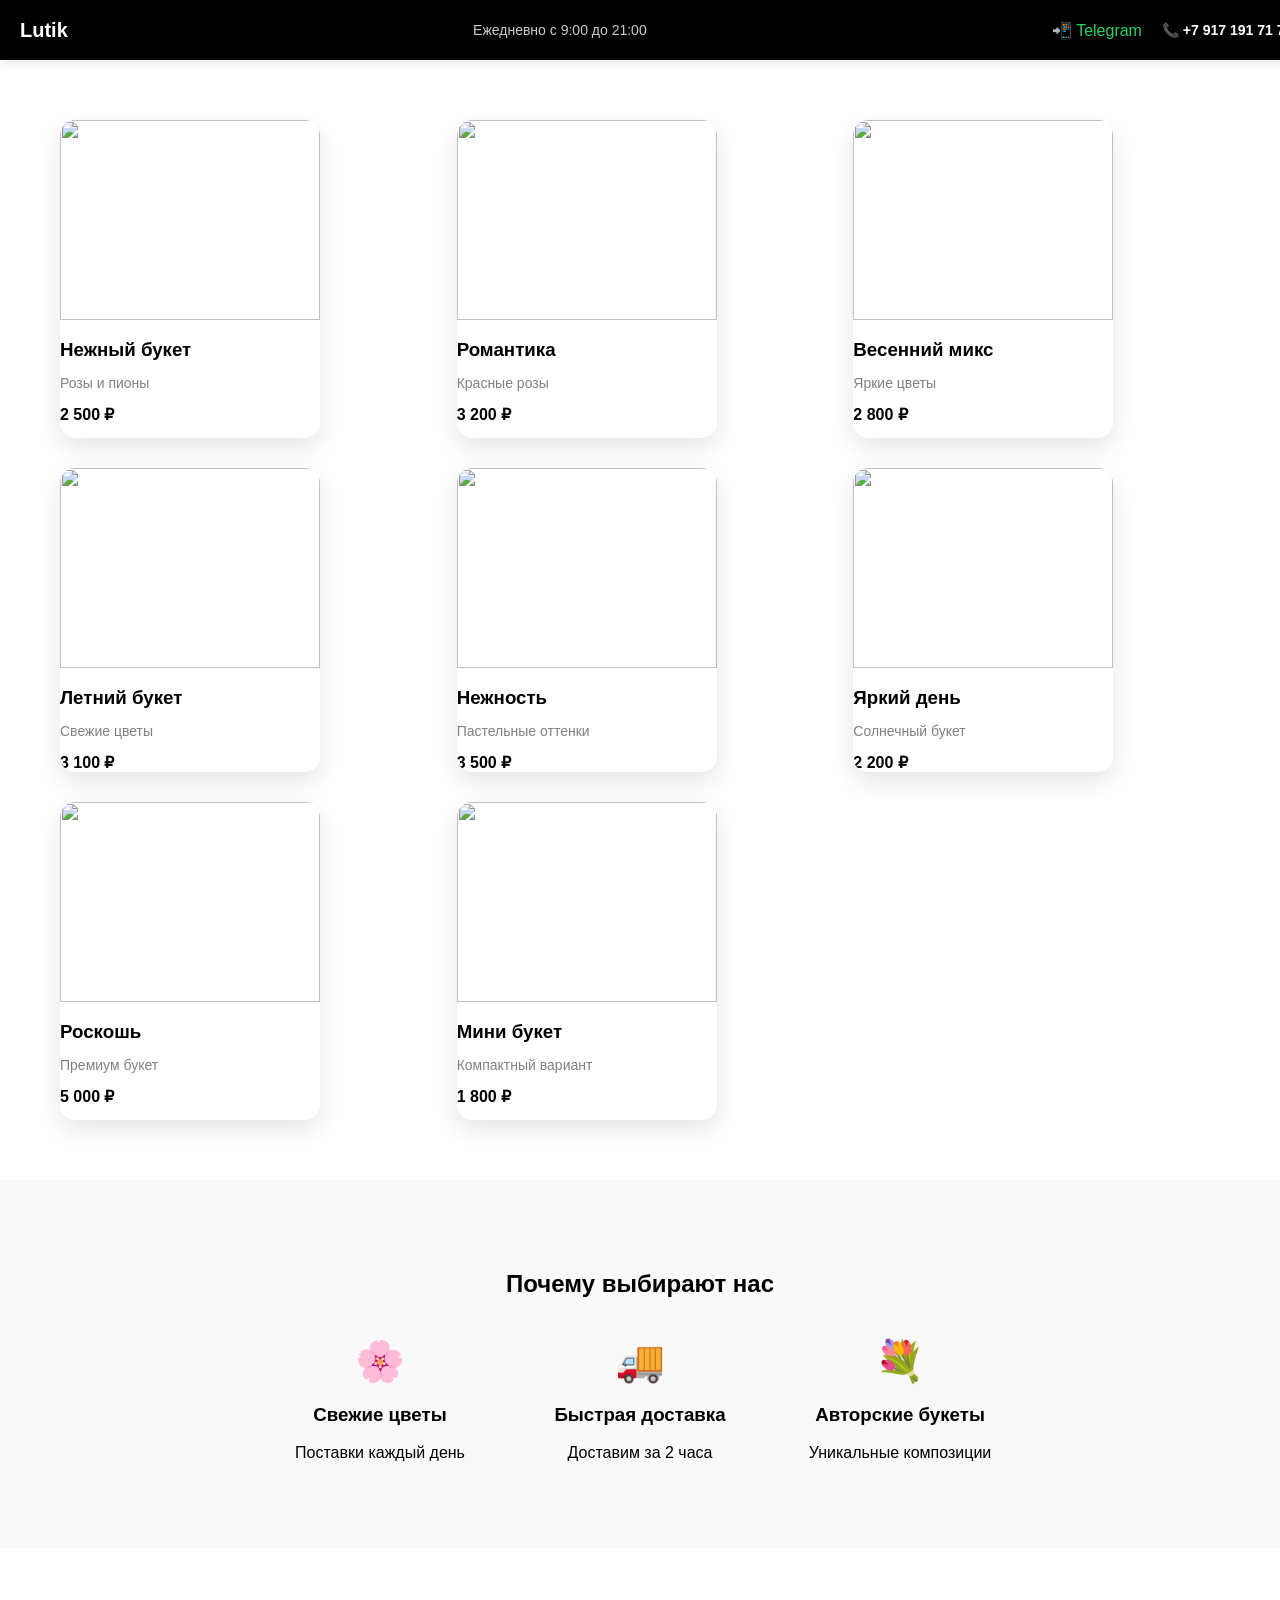
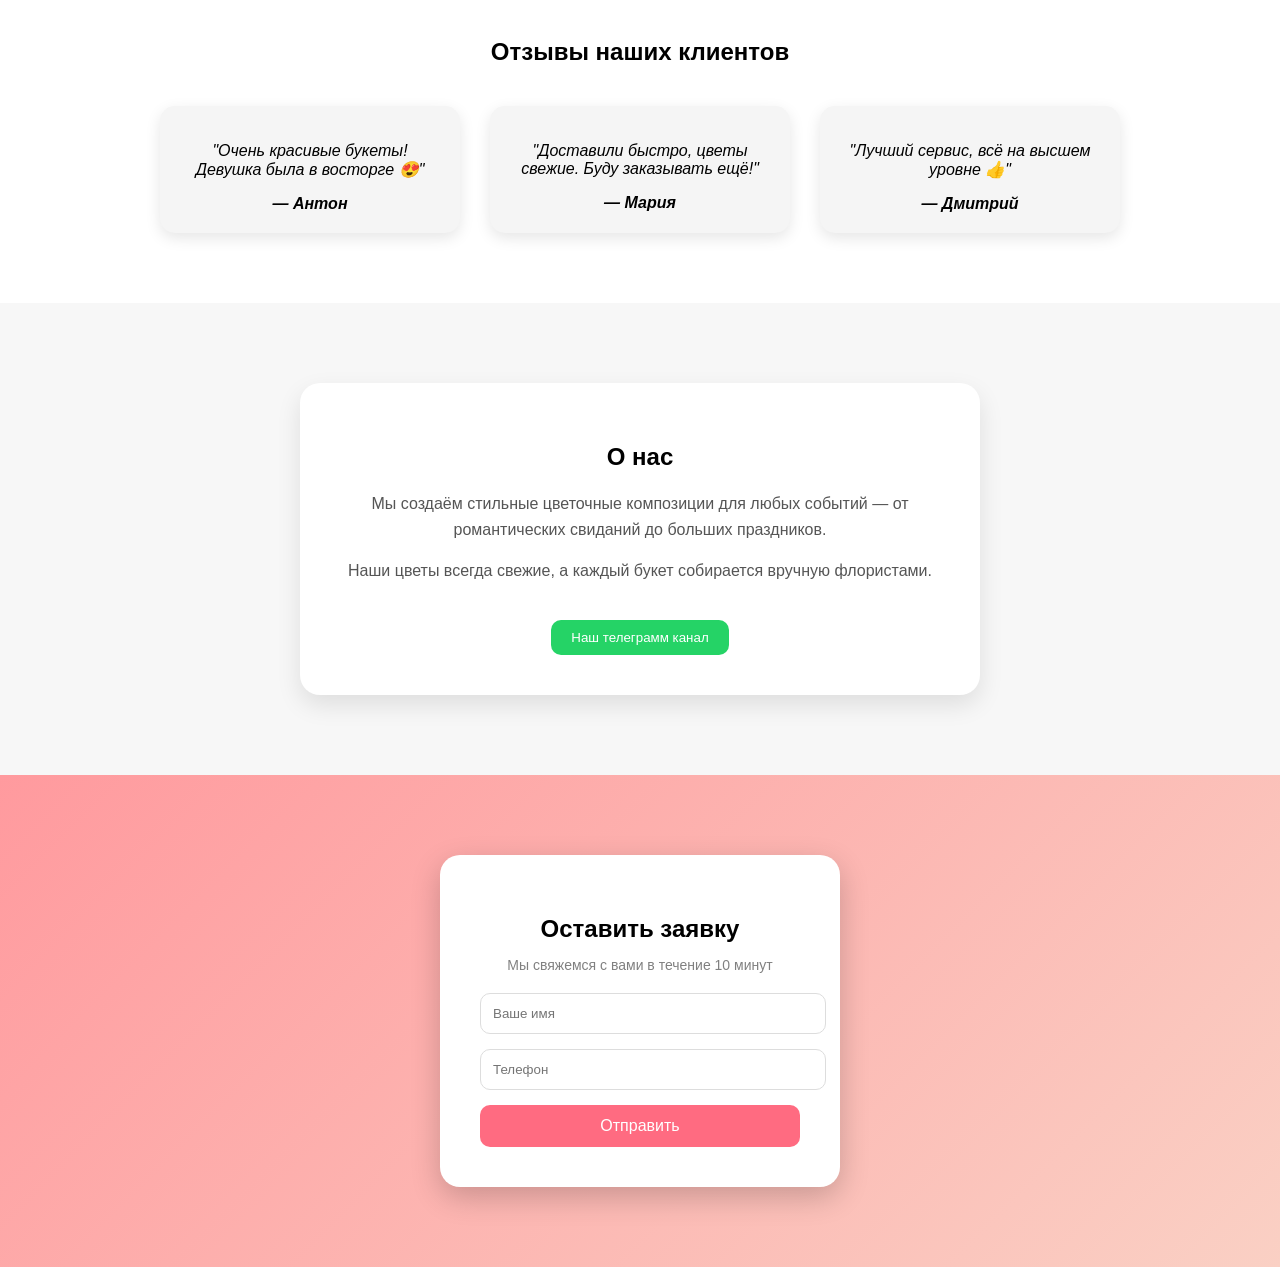
==== index.html @ 873c2406 "Add files via upload" ====
<!DOCTYPE html>
<html>
<head>
    <meta charset="UTF-8">
    <title>Цветочный "Lutik"</title>
    <link rel="stylesheet" href="style.css">
    <link rel="icon" href="/favicon.ico">
<meta property="og:title" content="Lutik — цветочные наборы">
<meta property="og:description" content="Свежие букеты с доставкой">
<meta property="og:image" content="https://flowerlutik.netlify.app/img/preview.jpg">
<meta property="og:url" content="https://flowerlutik.netlify.app/">
<meta property="og:type" content="website">
</head>

<body>
<header class="topbar">

    <div class="top-left">
        <span class="logo">Lutik</span>
    </div>

    <div class="top-center">
        <span>Ежедневно с 9:00 до 21:00</span>
    </div>

    <div class="top-right">
    <a href="https://t.me/LutovAleksander" target="_blank">📲 Telegram</a>
    <span class="phone">📞 +7 917 191 71 747</span>
</div>

</header>



<!-- БЛОК С ТОВАРАМИ -->
<section class="products">

    <div class="card" onclick="openModal(
    'Нежный букет', 
    'Розы (15 шт), пионы (5 шт)',
    'img/flower1.jpg',
    '2 500 ₽',
    'Голландии'
)">
    <img src="img/flower1.jpg">
    <h3>Нежный букет</h3>
    <p>Розы и пионы</p>
    <strong>2 500 ₽</strong>
</div>

<div class="card" onclick="openModal(
    'Романтика', 
    'Красные розы (21 шт)',
    'img/flower2.jpg',
    '2 800 ₽',
    'Россия'
)">
    <img src="img/flower2.jpg">
    <h3>Романтика</h3>
    <p>Красные розы</p>
    <strong>3 200 ₽</strong>
    <p></p>
</div>

    <div class="card" onclick="openModal(
    'Весенний микс',
    'Тюльпаны, розы, ромашки',
    'img/flower3.jpg',
    '2 800 ₽',
    'Нидерланды'
)">
    <img src="img/flower3.jpg">
    <h3>Весенний микс</h3>
    <p>Яркие цветы</p>
    <strong>2 800 ₽</strong>
</div>

<div class="card" onclick="openModal(
    'Летний букет',
    'Лилии, розы, хризантемы',
    'img/flower4.jpg',
    '3 100 ₽',
    'Россия'
)">
    <img src="img/flower4.jpg">
    <h3>Летний букет</h3>
    <p>Свежие цветы</p>
    <strong>3 100 ₽</strong>
</div>

<div class="card" onclick="openModal(
    'Нежность',
    'Пионы, розы',
    'img/flower5.jpg',
    '3 500 ₽',
    'Франция'
)">
    <img src="img/flower5.jpg">
    <h3>Нежность</h3>
    <p>Пастельные оттенки</p>
    <strong>3 500 ₽</strong>
</div>

<div class="card" onclick="openModal(
    'Яркий день',
    'Герберы, тюльпаны',
    'img/flower6.jpg',
    '2 200 ₽',
    'Голландия'
)">
    <img src="img/flower6.jpg">
    <h3>Яркий день</h3>
    <p>Солнечный букет</p>
    <strong>2 200 ₽</strong>
</div>

<div class="card" onclick="openModal(
    'Роскошь',
    'Розы премиум',
    'img/flower7.jpg',
    '5 000 ₽',
    'Эквадор'
)">
    <img src="img/flower7.jpg">
    <h3>Роскошь</h3>
    <p>Премиум букет</p>
    <strong>5 000 ₽</strong>
</div>

<div class="card" onclick="openModal(
    'Мини букет',
    'Микс цветов',
    'img/flower8.jpg',
    '1 800 ₽',
    'Россия'
)">
    <img src="img/flower8.jpg">
    <h3>Мини букет</h3>
    <p>Компактный вариант</p>
    <strong>1 800 ₽</strong>
    <p></p>
</div>

</section>

<section class="features">

    <h2>Почему выбирают нас</h2>

    <div class="features-container">

        <div class="feature">
            <div class="icon">🌸</div>
            <h3>Свежие цветы</h3>
            <p>Поставки каждый день</p>
        </div>

        <div class="feature">
            <div class="icon">🚚</div>
            <h3>Быстрая доставка</h3>
            <p>Доставим за 2 часа</p>
        </div>

        <div class="feature">
            <div class="icon">💐</div>
            <h3>Авторские букеты</h3>
            <p>Уникальные композиции</p>
        </div>

    </div>

</section>

<section class="reviews">

    <h2>Отзывы наших клиентов</h2>

    <div class="reviews-container">

        <div class="review">
            <p>"Очень красивые букеты! Девушка была в восторге 😍"</p>
            <strong>— Антон</strong>
        </div>

        <div class="review">
            <p>"Доставили быстро, цветы свежие. Буду заказывать ещё!"</p>
            <strong>— Мария</strong>
        </div>

        <div class="review">
            <p>"Лучший сервис, всё на высшем уровне 👍"</p>
            <strong>— Дмитрий</strong>
        </div>

    </div>

</section>

<!-- О НАС -->
<section class="about">

    <div class="about-box">
        <h2>О нас</h2>
        <p>
            Мы создаём стильные цветочные композиции для любых событий — 
            от романтических свиданий до больших праздников.  
        </p>

        <p>
            Наши цветы всегда свежие, а каждый букет собирается вручную флористами.
        </p>

        <button onclick="openTG()">Наш телеграмм канал</button>
    </div>

</section>


<!-- ФОРМА -->
<section class="form">

    <div class="form-box">
        <h2>Оставить заявку</h2>
        <p>Мы свяжемся с вами в течение 10 минут</p>

        <input type="text" placeholder="Ваше имя">
        <input type="tel" placeholder="Телефон">
        <button onclick="sendForm()">Отправить</button>
    </div>

</section>

<div class="modal" id="modal">
    <div class="modal-content">

        <span class="close" onclick="closeModal()">×</span>

        <img id="modal-img">

        <h2 id="modal-title"></h2>

        <div class="price" id="modal-price"></div>

        <p id="modal-desc"></p>

        <p class="country" id="modal-country"></p>

        <button class="order-btn" onclick="openTG()">Заказать</button>

    </div>
</div>

<!-- форма заказа -->
<div class="order" id="order">
    <div class="order-box">
        <h3>Введите номер</h3>
        <input type="tel" id="phone" placeholder="+7...">
        <button onclick="sendOrder()">Отправить</button>
    </div>
</div>
<script src="script.js"></script>
<div class="modal" id="modal"></div>
</body>
</html>
---- style.css ----
body {
    margin: 0;
    font-family: Arial;
}

body {
    padding-top: 60px;
}

.topbar {
    position: fixed;
    top: 0;
    left: 0;
    width: 100%;
    height: 60px;

    background: black;
    color: white;

    display: flex;
    justify-content: space-between;
    align-items: center;

    padding: 0 30px;
    z-index: 1000;
}

.top-left .logo {
    font-size: 20px;
    font-weight: bold;
}

.top-center {
    font-size: 14px;
    opacity: 0.8;
}

.top-right {
    display: flex;
    align-items: center;
    gap: 20px;
}

.top-right a {
    color: #25d366;
    text-decoration: none;
}

.phone {
    font-weight: bold;
}

header {
    text-align: center;
    padding: 100px;
    background: url("img/bg.jpg") no-repeat center/cover;
    color: white;
}

button {
    padding: 10px 20px;
    background: pink;
    border: none;
    cursor: pointer;
}

.products {
    display: grid;
    grid-template-columns: repeat(3, 1fr);
    gap: 30px;
    padding: 60px;
}

@media (max-width: 768px) {
    .products {
        grid-template-columns: 1fr;
    }
}

.card {
    width: 260px;
    background: white;
    border-radius: 15px;
    overflow: hidden;
    box-shadow: 0 10px 25px rgba(0,0,0,0.1);
    transition: 0.3s;
}

.card:hover {
    transform: translateY(-10px);
    box-shadow: 0 15px 35px rgba(0,0,0,0.2);
}

.card img {
    width: 100%;
    height: 200px;
    object-fit: cover;
}

.card h3 {
    margin: 15px 0 5px;
}

.card p {
    color: gray;
    font-size: 14px;
}

.card button {
    margin: 15px 0 20px;
    padding: 10px 20px;
    background: #ff6b81;
    color: white;
    border-radius: 20px;
}

.features {
    text-align: center;
    padding: 70px 20px;
    background: #f9f9f9;
}

.features h2 {
    margin-bottom: 40px;
}

.features-container {
    display: flex;
    justify-content: center;
    gap: 40px;
    flex-wrap: wrap;
}

.feature {
    width: 220px;
}

.icon {
    font-size: 40px;
    margin-bottom: 10px;
}

.reviews {
    text-align: center;
    padding: 70px 20px;
    background: #fff;
}

.reviews h2 {
    margin-bottom: 40px;
}

.reviews-container {
    display: flex;
    justify-content: center;
    gap: 30px;
    flex-wrap: wrap;
}

.review {
    width: 260px;
    background: #f5f5f5;
    padding: 20px;
    border-radius: 15px;
    font-style: italic;
    box-shadow: 0 5px 15px rgba(0,0,0,0.1);
}

.form {
    display: flex;
    justify-content: center;
    align-items: center;
    padding: 80px 20px;
    background: linear-gradient(135deg, #ff9a9e, #fad0c4);
}

.form-box {
    background: white;
    padding: 40px;
    border-radius: 20px;
    width: 320px;
    text-align: center;
    box-shadow: 0 10px 30px rgba(0,0,0,0.2);
}

.form-box h2 {
    margin-bottom: 10px;
}

.form-box p {
    color: gray;
    font-size: 14px;
    margin-bottom: 20px;
}

.form-box input {
    width: 100%;
    padding: 12px;
    margin-bottom: 15px;
    border: 1px solid #ddd;
    border-radius: 10px;
    outline: none;
}

.form-box button {
    width: 100%;
    padding: 12px;
    background: #ff6b81;
    color: white;
    border-radius: 10px;
    font-size: 16px;
}

button {
    transition: 0.3s;
}

button:hover {
    transform: scale(1.05);
    opacity: 0.9;
}

@media (max-width: 768px) {

    header {
        padding: 60px 20px;
    }

    .products {
        flex-direction: column;
        align-items: center;
    }

    .features-container,
    .reviews-container {
        flex-direction: column;
        align-items: center;
    }

    .card, .feature, .review {
        width: 90%;
    }

    .form-box {
        width: 90%;
    }
}

html {
    scroll-behavior: smooth;
}

.topbar {
    position: fixed;
    top: 0;
    left: 0;
    width: 100%;
    height: 60px;
    background: white;
    display: flex;
    justify-content: space-between;
    align-items: center;
    padding: 0 20px;
    box-shadow: 0 2px 10px rgba(0,0,0,0.1);
    z-index: 1000;
}

.logo {
    font-size: 20px;
    font-weight: bold;
}

.menu {
    font-size: 26px;
    cursor: pointer;
}

.phone {
    font-size: 14px;
}

.topbar {
    position: fixed;
    top: 0;
    left: 0;
    width: 100%;
    height: 60px;
    background: black;
    color: white;

    display: flex;
    justify-content: space-between;
    align-items: center;

    padding: 0 20px;
    z-index: 1000;
}

.left {
    font-size: 24px;
    cursor: pointer;
}

.center {
    font-size: 20px;
    font-weight: bold;
}

.right {
    font-size: 14px;
}

/* выпадающее меню */
.dropdown {
    position: fixed;
    top: 60px;
    left: 0;
    background: black;
    width: 200px;
    display: none;
    flex-direction: column;
}

.dropdown a {
    color: white;
    padding: 15px;
    text-decoration: none;
    border-top: 1px solid #333;
}

.dropdown a:hover {
    background: #222;
}

/* чтобы сайт не залезал под шапку */
body {
    padding-top: 60px;
}

.modal {
    display: none;
    position: fixed;
    top: 0;
    left: 0;
    width: 100%;
    height: 100%;
    background: rgba(0,0,0,0.7);
    justify-content: center;
    align-items: center;
}

.modal-content {
    background: white;
    width: 90%;
    max-width: 500px;
    border-radius: 15px;
    padding: 20px;
    text-align: center;
    position: relative;
}

.modal-content img {
    width: 100%;
    border-radius: 10px;
    margin-bottom: 15px;
}

.about {
    padding: 80px 20px;
    background: #f7f7f7;
    display: flex;
    justify-content: center;
}

.about-box {
    max-width: 600px;
    text-align: center;
    background: white;
    padding: 40px;
    border-radius: 20px;
    box-shadow: 0 10px 25px rgba(0,0,0,0.1);
}

.about-box h2 {
    margin-bottom: 20px;
}

.about-box p {
    color: #555;
    line-height: 1.6;
}

.about-box button {
    margin-top: 20px;
    background: #25d366;
    color: white;
    border-radius: 10px;
}

.modal-content {
    background: white;
    width: 90%;
    max-width: 500px;
    border-radius: 20px;
    padding: 20px;
    text-align: center;
    position: relative;
}

.modal-content img {
    width: 100%;
    border-radius: 15px;
    margin-bottom: 15px;
}

.price {
    font-size: 22px;
    font-weight: bold;
    margin: 10px 0;
    text-align: center;
    color: #ff4d6d;
}

.country {
    color: gray;
    margin-top: 10px;
}

.order-btn {
    margin-top: 20px;
    width: 100%;
    padding: 12px;
    background: #25d366;
    color: white;
    border-radius: 12px;
    font-size: 16px;
}

.support {
    padding: 70px 20px;
    background: #111;
    color: white;
    display: flex;
    justify-content: center;
    text-align: center;
}

.support-box {
    max-width: 600px;
}

.support-box h2 {
    margin-bottom: 15px;
}

.support-box p {
    color: #ccc;
    line-height: 1.6;
}

.support-box a {
    display: inline-block;
    margin-top: 20px;
    padding: 12px 20px;
    background: #25d366;
    color: white;
    border-radius: 10px;
    text-decoration: none;
}

.close {
    position: absolute;
    right: 15px;
    top: 10px;
    font-size: 25px;
    cursor: pointer;
}

/* форма */
.order {
    display: none;
    position: fixed;
    bottom: 0;
    width: 100%;
    background: white;
    padding: 20px;
    box-shadow: 0 -5px 15px rgba(0,0,0,0.2);
}

.order-box {
    text-align: center;
}
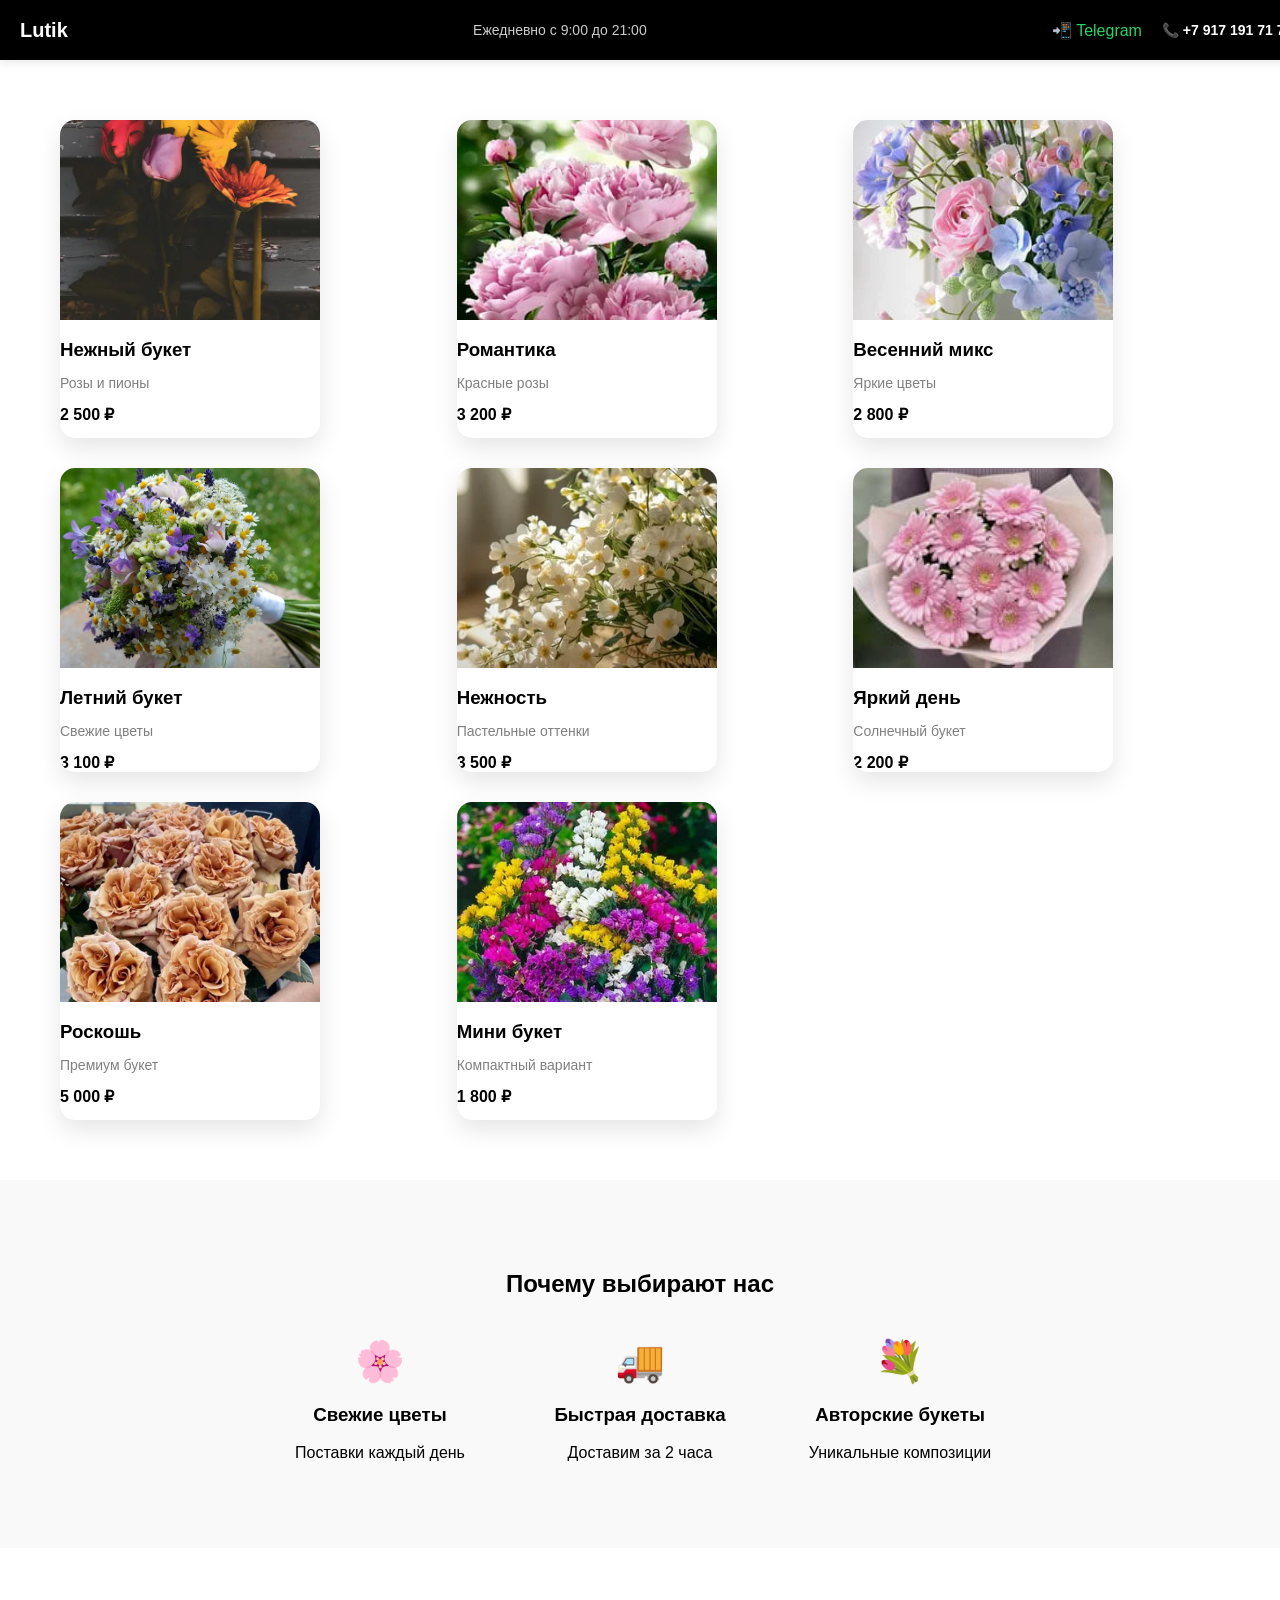
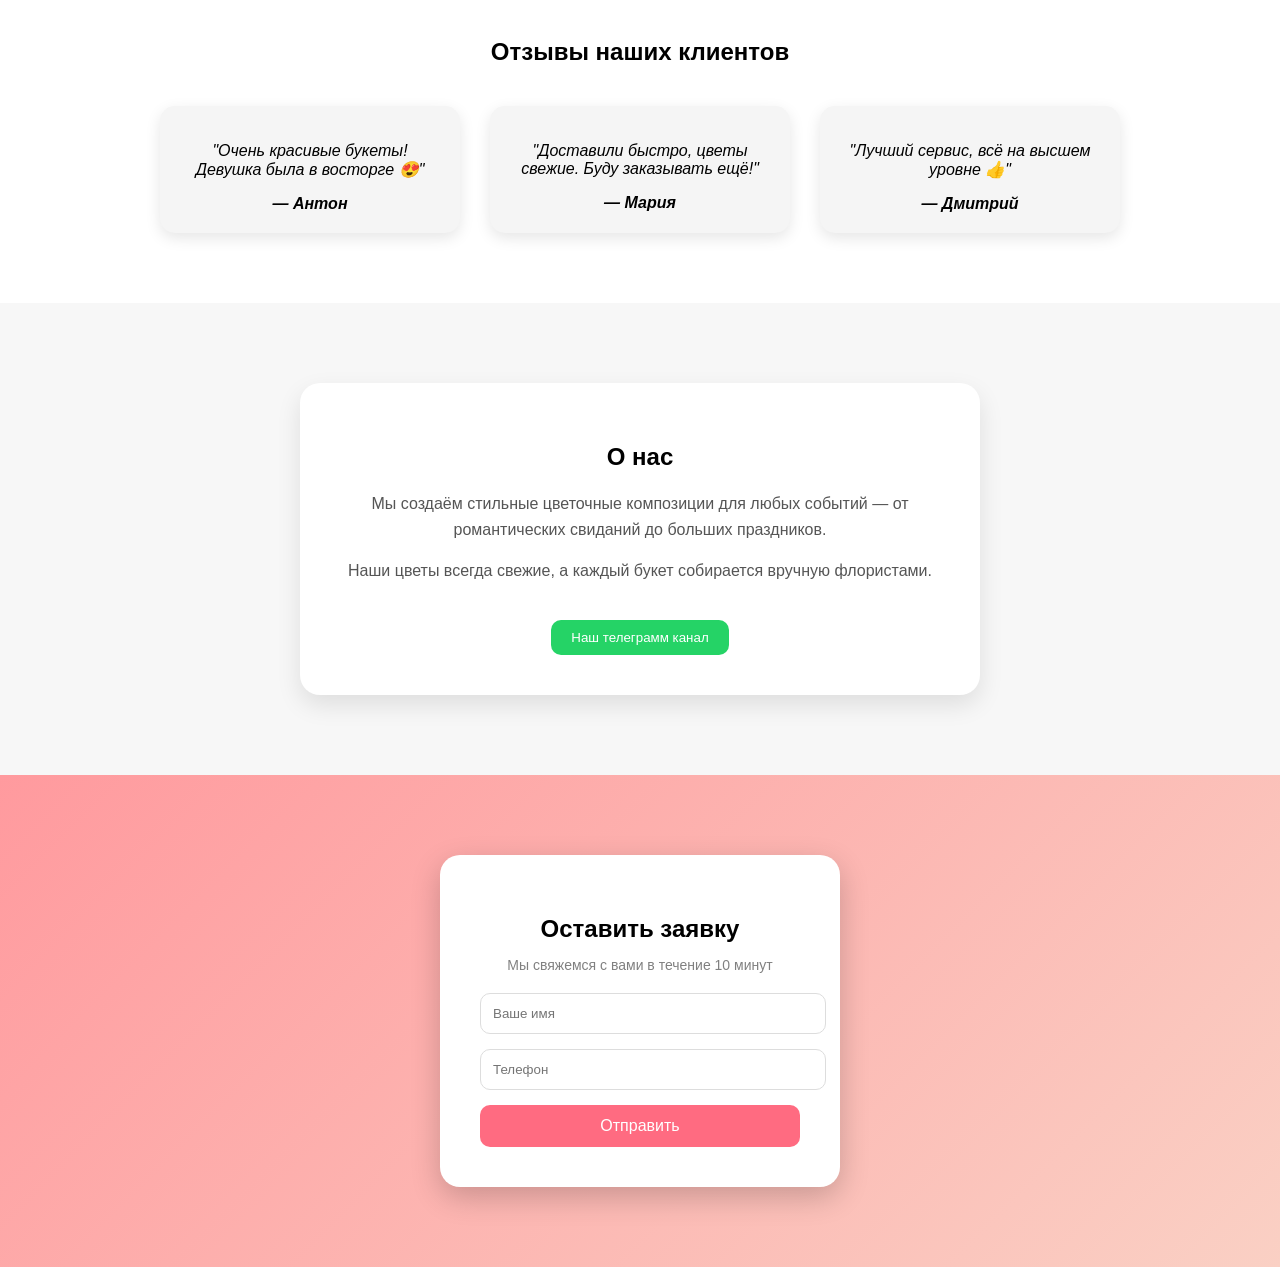
==== commit 29c02cc1: "Fix formatting issues in index.html" ====
--- a/index.html
+++ b/index.html
@@ -225,7 +225,7 @@
 
         <input type="text" placeholder="Ваше имя">
         <input type="tel" placeholder="Телефон">
-        <button onclick="sendForm()">Отправить</button>
+        <button onclick="sendOrder()">Отправить</button>
     </div>
 
 </section>
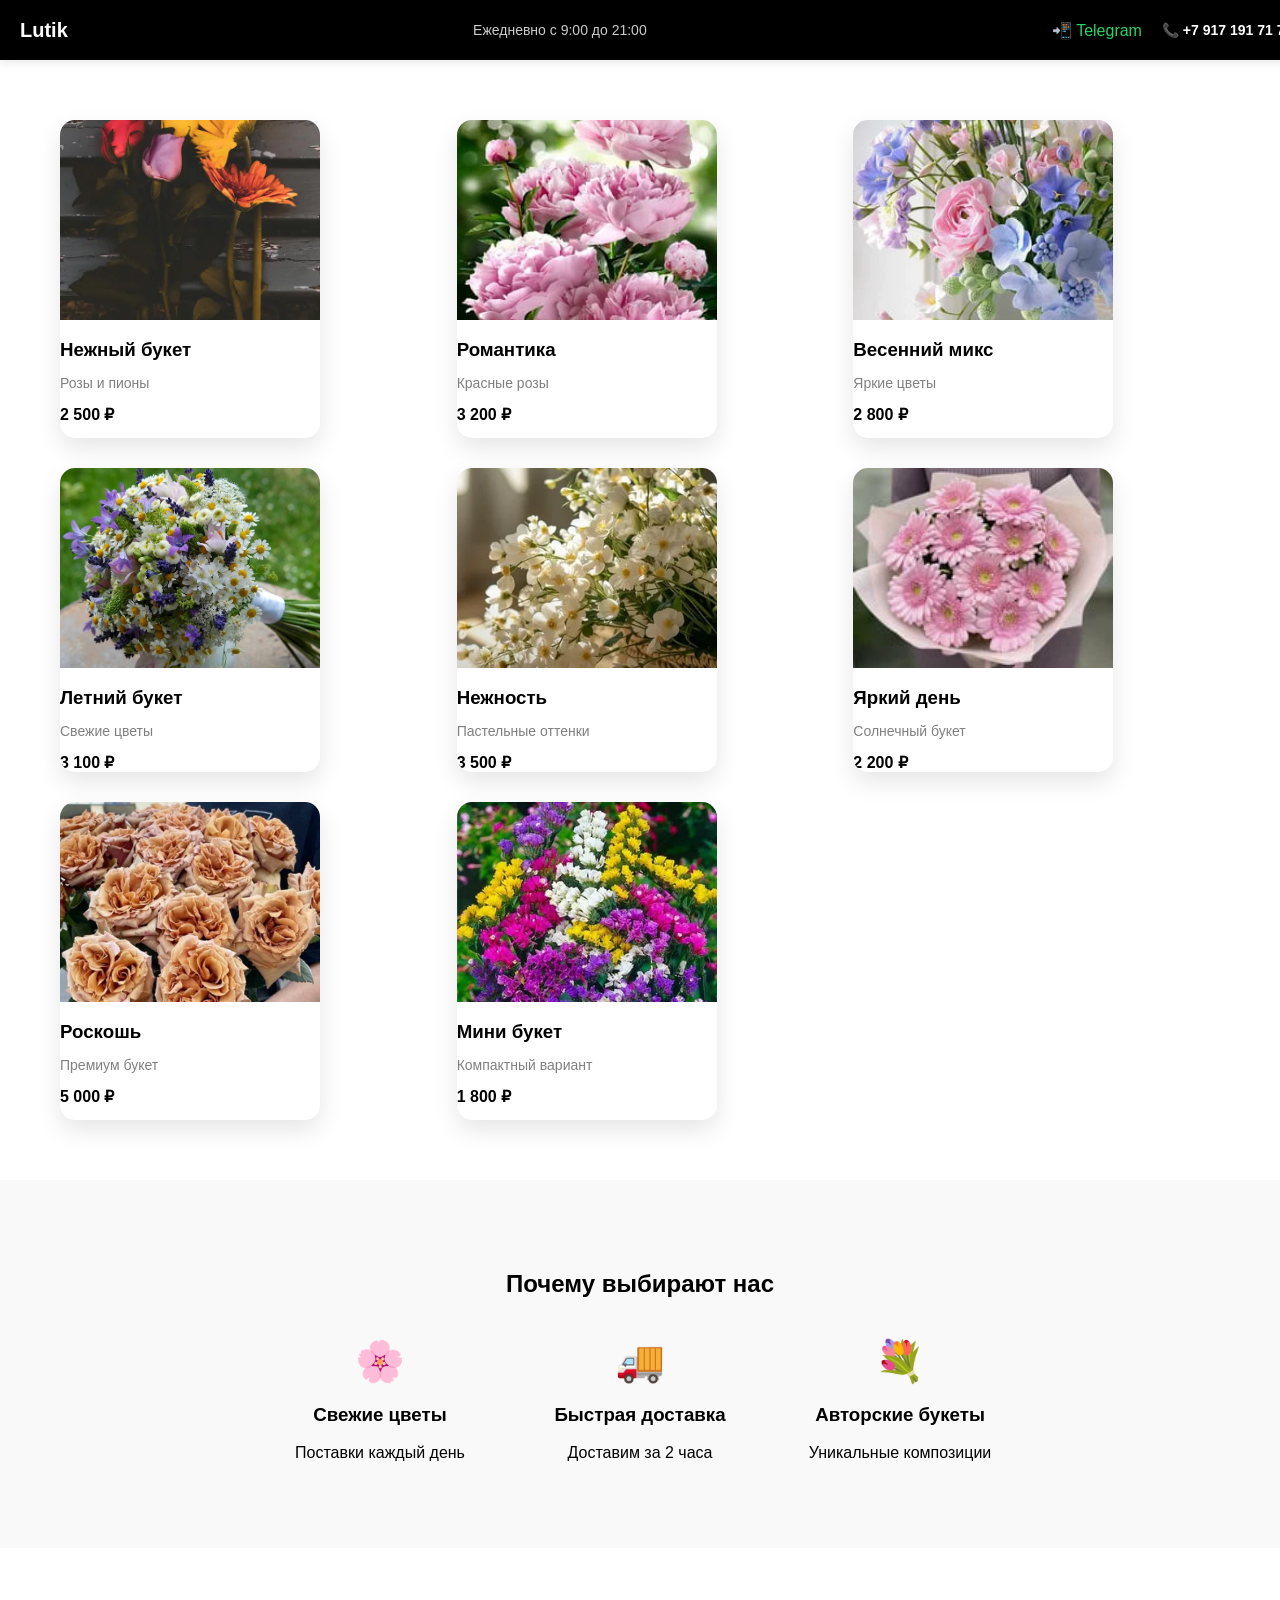
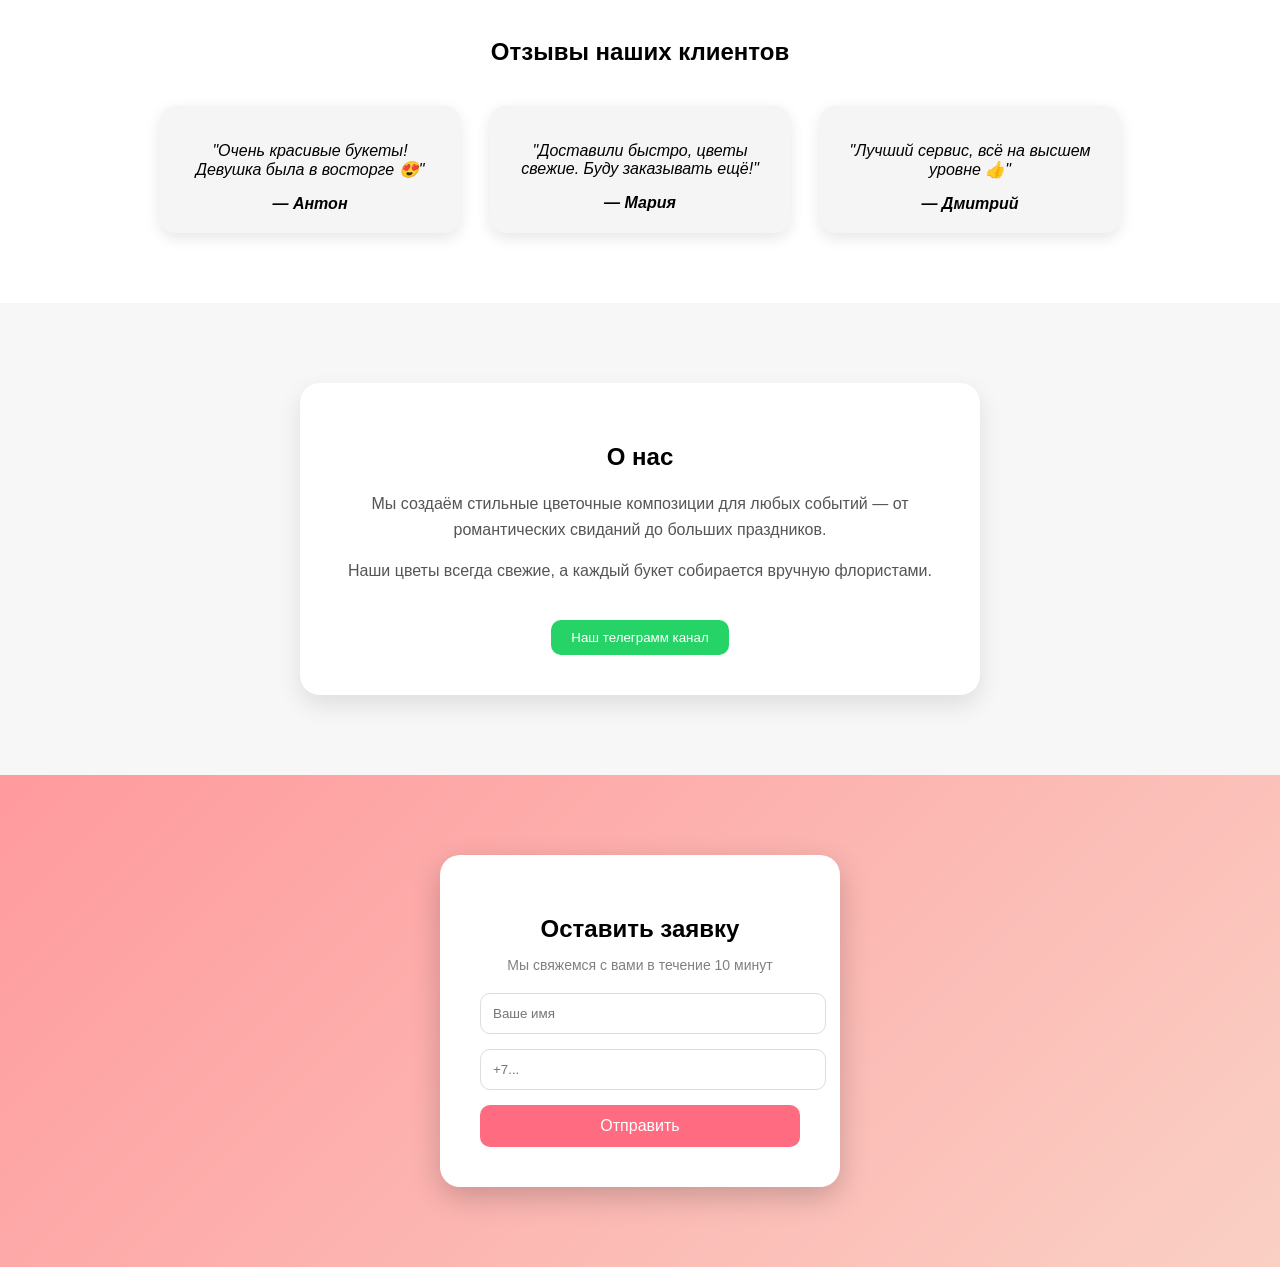
==== commit 4a0e1445: "Fix HTML formatting and structure" ====
--- a/index.html
+++ b/index.html
@@ -224,7 +224,7 @@
         <p>Мы свяжемся с вами в течение 10 минут</p>
 
         <input type="text" placeholder="Ваше имя">
-        <input type="tel" placeholder="Телефон">
+        <input type="tel" id="phone" placeholder="+7...">
         <button onclick="sendOrder()">Отправить</button>
     </div>
 
@@ -247,15 +247,6 @@
 
         <button class="order-btn" onclick="openTG()">Заказать</button>
 
-    </div>
-</div>
-
-<!-- форма заказа -->
-<div class="order" id="order">
-    <div class="order-box">
-        <h3>Введите номер</h3>
-        <input type="tel" id="phone" placeholder="+7...">
-        <button onclick="sendOrder()">Отправить</button>
     </div>
 </div>
 <script src="script.js"></script>
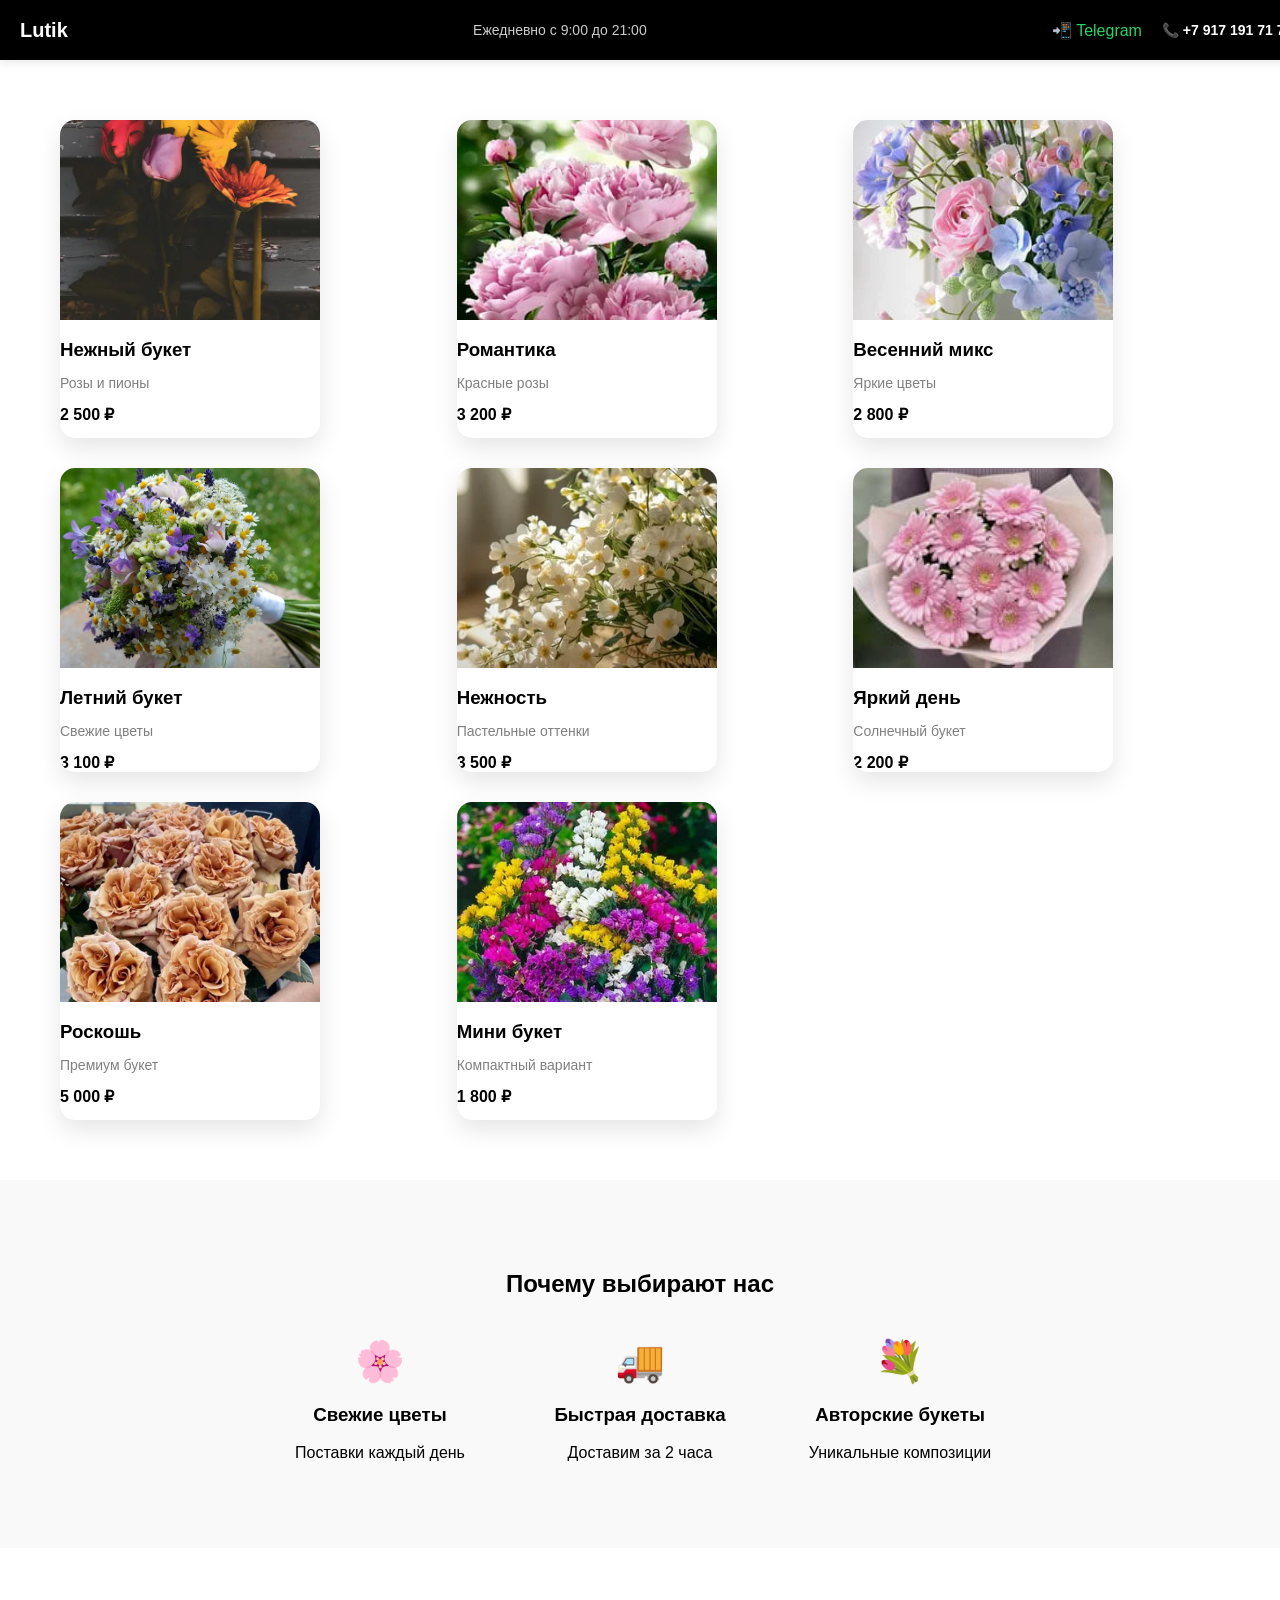
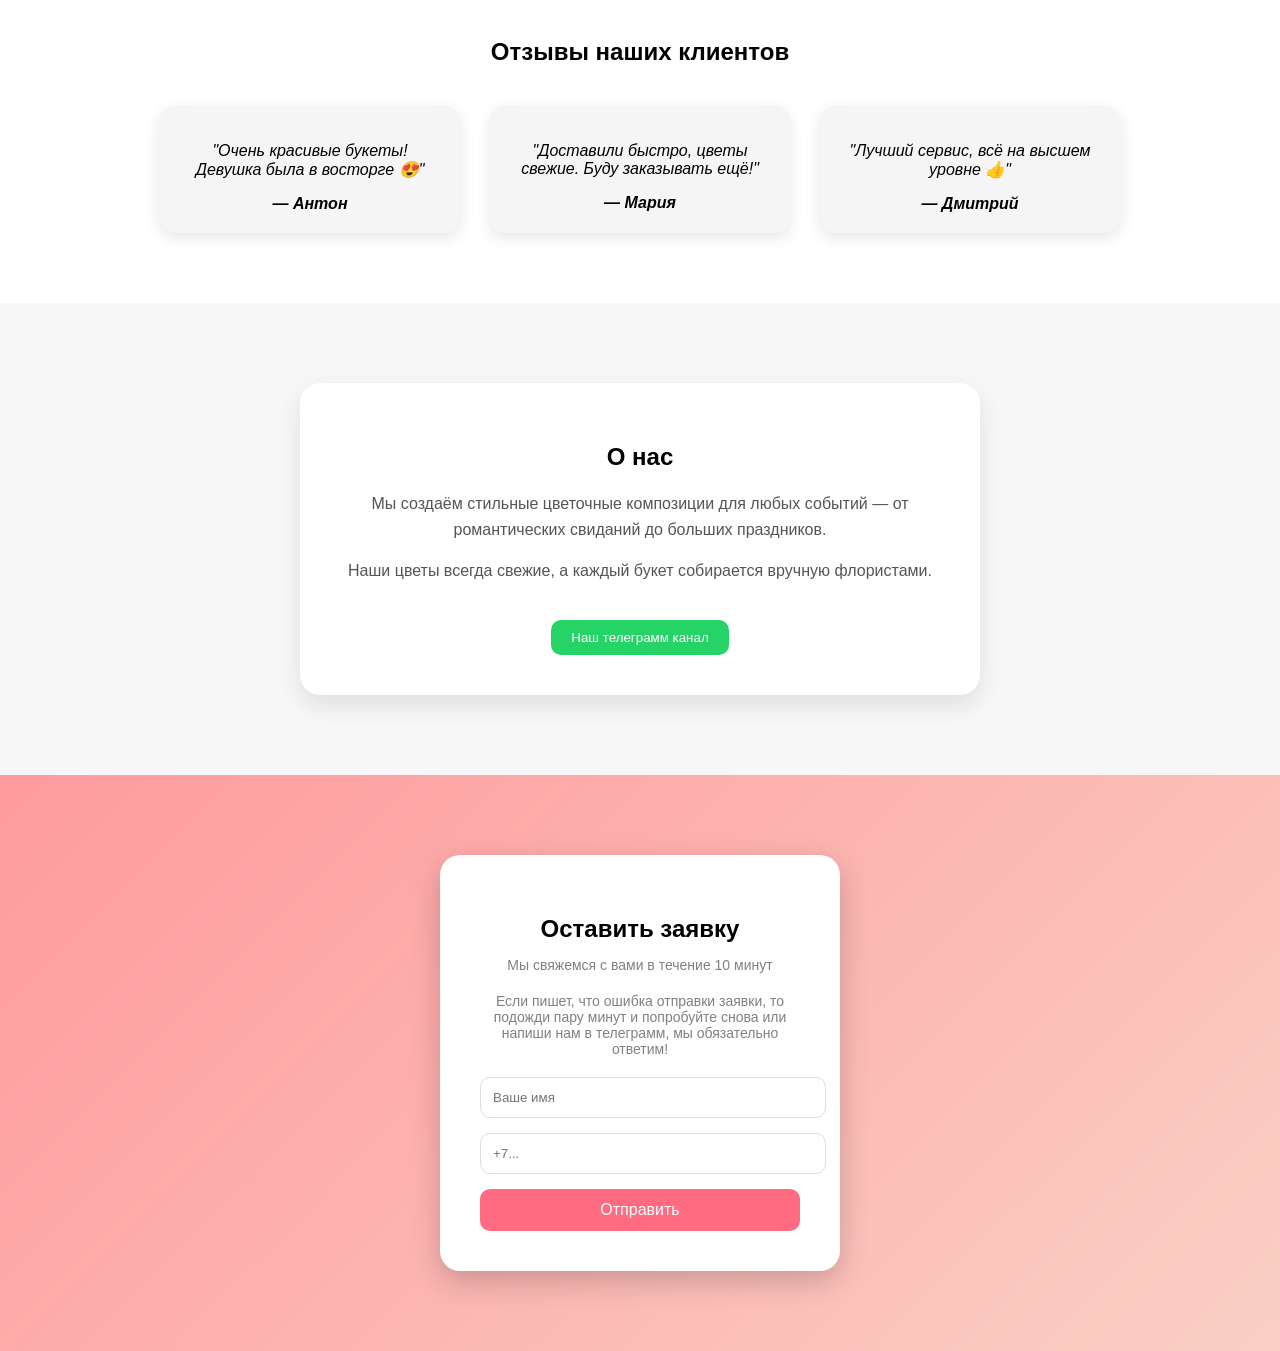
==== commit 9876ace4: "Update form section with error handling instructions Added error handling message for order submissi" ====
--- a/index.html
+++ b/index.html
@@ -222,6 +222,9 @@
     <div class="form-box">
         <h2>Оставить заявку</h2>
         <p>Мы свяжемся с вами в течение 10 минут</p>
+        <p>Если пишет, что ошибка отправки заявки, то подожди 
+            пару минут и попробуйте снова или напиши нам в телеграмм, мы обязательно ответим!
+        </p>
 
         <input type="text" placeholder="Ваше имя">
         <input type="tel" id="phone" placeholder="+7...">
